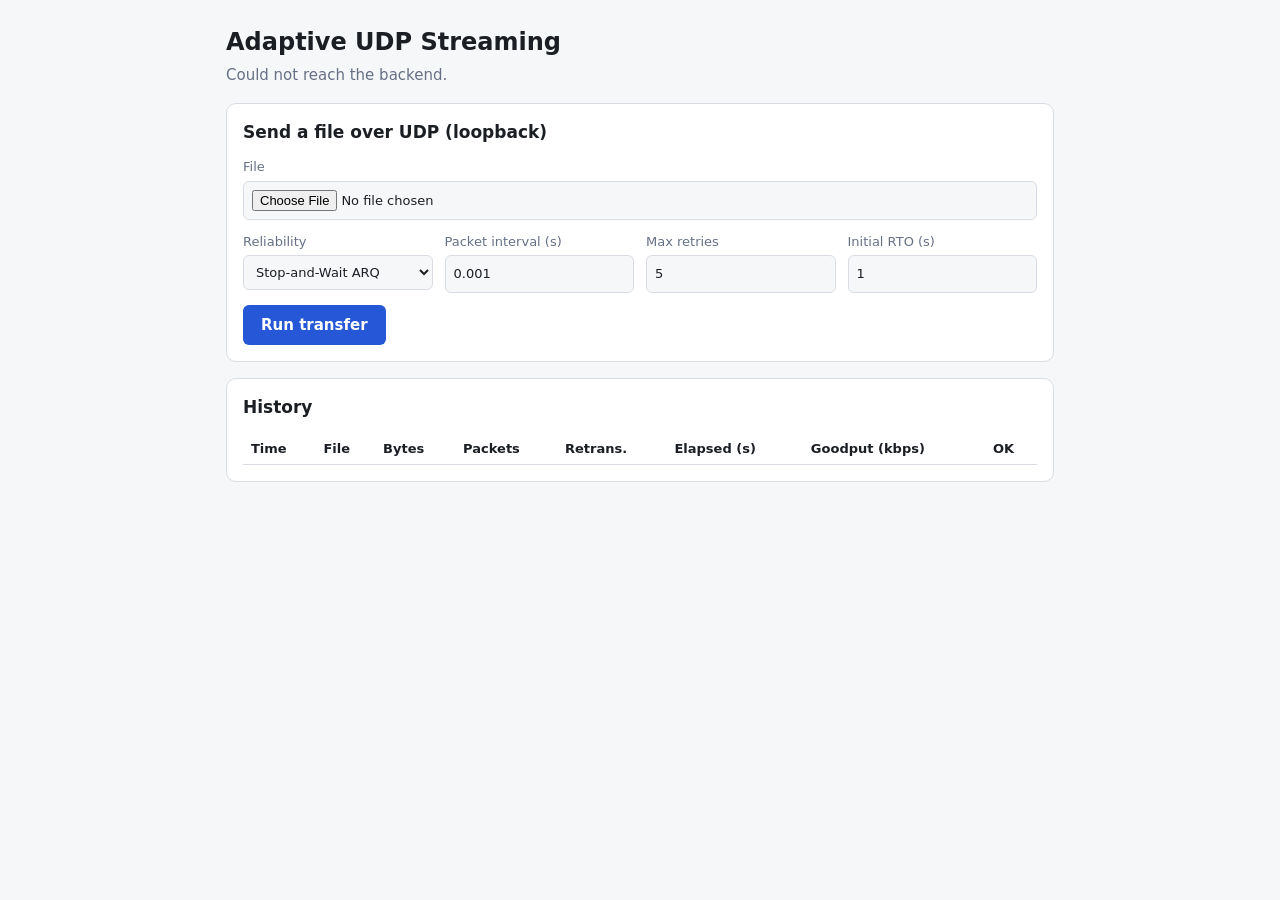
==== frontend/index.html @ 51608504 "feat: add local test server and web UI scaffold" ====
<!doctype html>
<html lang="en">
<head>
  <meta charset="utf-8">
  <meta name="viewport" content="width=device-width, initial-scale=1">
  <title>Adaptive UDP Streaming</title>
  <link rel="stylesheet" href="styles.css">
</head>
<body>
  <main>
    <header>
      <h1>Adaptive UDP Streaming</h1>
      <p id="proto" class="muted">Loading protocol info…</p>
    </header>

    <section class="card">
      <h2>Send a file over UDP (loopback)</h2>
      <form id="form">
        <label>File <input type="file" id="file" required></label>
        <div class="grid">
          <label>Reliability
            <select id="arq">
              <option value="stop-and-wait">Stop-and-Wait ARQ</option>
              <option value="none">None (blast)</option>
            </select>
          </label>
          <label>Packet interval (s) <input type="number" id="interval" value="0.001" min="0" max="1" step="0.001"></label>
          <label>Max retries <input type="number" id="max_retries" value="5" min="0" max="20"></label>
          <label>Initial RTO (s) <input type="number" id="initial_rto" value="1" min="0.2" max="10" step="0.1"></label>
        </div>
        <button type="submit" id="run">Run transfer</button>
        <span id="status" class="muted" role="status"></span>
      </form>
    </section>

    <section class="card" id="result" hidden>
      <h2>Result</h2>
      <p id="verdict"></p>
      <dl id="stats"></dl>
    </section>

    <section class="card">
      <h2>History</h2>
      <div class="scroll">
        <table>
          <thead><tr><th>Time</th><th>File</th><th>Bytes</th><th>Packets</th><th>Retrans.</th><th>Elapsed (s)</th><th>Goodput (kbps)</th><th>OK</th></tr></thead>
          <tbody id="history"></tbody>
        </table>
      </div>
    </section>
  </main>
  <script src="app.js"></script>
</body>
</html>
---- frontend/styles.css ----
:root {
  --bg: #f6f7f9; --card: #fff; --text: #1b1f24; --muted: #667085;
  --border: #d9dde3; --accent: #2557d6; --ok: #137a3f; --bad: #b42318;
}
@media (prefers-color-scheme: dark) {
  :root { --bg: #14171c; --card: #1d2128; --text: #e8eaee; --muted: #9aa3b2;
          --border: #2f3641; --accent: #6c93ff; --ok: #4ccf84; --bad: #ff7b72; }
}
* { box-sizing: border-box; }
body { margin: 0; background: var(--bg); color: var(--text);
       font: 15px/1.5 system-ui, -apple-system, "Segoe UI", sans-serif; }
main { max-width: 860px; margin: 0 auto; padding: 24px 16px 48px; }
h1 { margin: 0 0 4px; font-size: 24px; }
h2 { margin: 0 0 12px; font-size: 17px; }
.muted { color: var(--muted); margin: 0; }
.card { background: var(--card); border: 1px solid var(--border);
        border-radius: 10px; padding: 16px; margin-top: 16px; }
label { display: block; font-size: 13px; color: var(--muted); }
input, select { display: block; width: 100%; margin-top: 4px; padding: 8px;
                font: inherit; color: var(--text); background: var(--bg);
                border: 1px solid var(--border); border-radius: 6px; }
.grid { display: grid; gap: 12px; margin: 12px 0;
        grid-template-columns: repeat(auto-fit, minmax(170px, 1fr)); }
button { padding: 9px 18px; font: inherit; font-weight: 600; color: #fff;
         background: var(--accent); border: 0; border-radius: 6px; cursor: pointer; }
button:disabled { opacity: .6; cursor: progress; }
#verdict { font-weight: 600; }
.ok { color: var(--ok); } .bad { color: var(--bad); }
dl { display: grid; grid-template-columns: max-content 1fr; gap: 4px 16px; margin: 0; }
dt { color: var(--muted); } dd { margin: 0; overflow-wrap: anywhere; }
.scroll { overflow-x: auto; }
table { width: 100%; border-collapse: collapse; font-size: 13px; }
th, td { text-align: left; padding: 6px 8px; border-bottom: 1px solid var(--border); white-space: nowrap; }
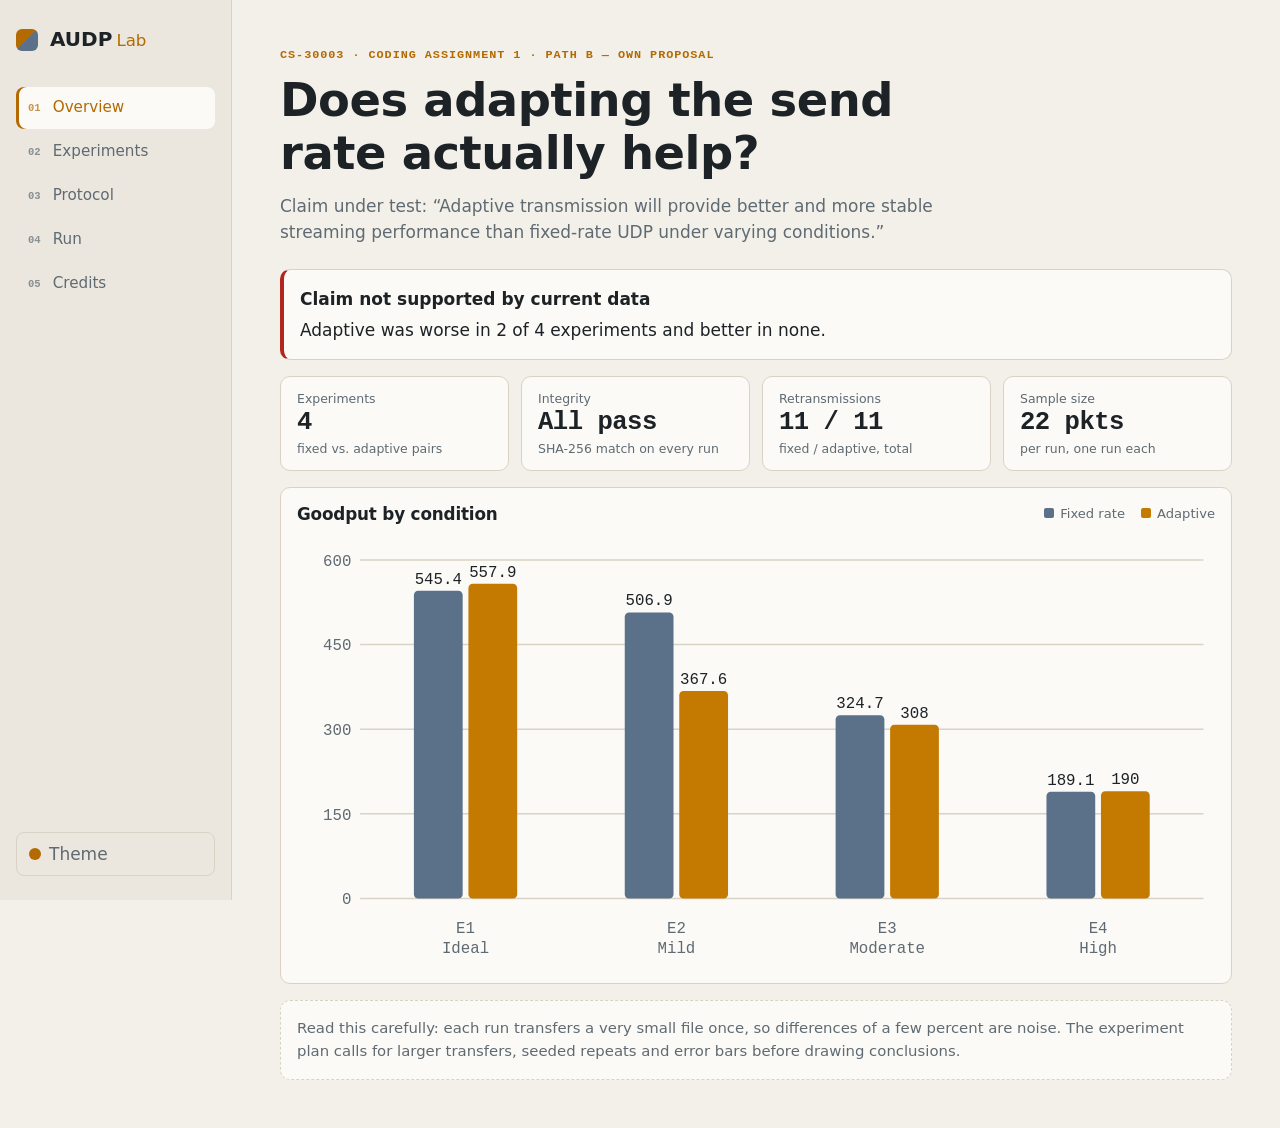
==== commit e39e102b: "feat: responsive dashboard with measured results, protocol reference and credits Adds frontend views" ====
--- a/frontend/index.html
+++ b/frontend/index.html
@@ -1,54 +1,121 @@
 <!doctype html>
-<html lang="en">
+<html lang="en" data-theme="dark">
 <head>
   <meta charset="utf-8">
-  <meta name="viewport" content="width=device-width, initial-scale=1">
-  <title>Adaptive UDP Streaming</title>
+  <meta name="viewport" content="width=device-width, initial-scale=1, viewport-fit=cover">
+  <meta name="description" content="Measured results, protocol reference and credits for the Adaptive UDP Streaming project.">
+  <meta name="theme-color" content="#0f1214">
+  <title>AUDP Lab — Adaptive UDP Streaming</title>
   <link rel="stylesheet" href="styles.css">
 </head>
 <body>
-  <main>
-    <header>
-      <h1>Adaptive UDP Streaming</h1>
-      <p id="proto" class="muted">Loading protocol info…</p>
-    </header>
+  <a class="skip" href="#main">Skip to content</a>
 
-    <section class="card">
-      <h2>Send a file over UDP (loopback)</h2>
-      <form id="form">
-        <label>File <input type="file" id="file" required></label>
-        <div class="grid">
-          <label>Reliability
-            <select id="arq">
-              <option value="stop-and-wait">Stop-and-Wait ARQ</option>
-              <option value="none">None (blast)</option>
-            </select>
-          </label>
-          <label>Packet interval (s) <input type="number" id="interval" value="0.001" min="0" max="1" step="0.001"></label>
-          <label>Max retries <input type="number" id="max_retries" value="5" min="0" max="20"></label>
-          <label>Initial RTO (s) <input type="number" id="initial_rto" value="1" min="0.2" max="10" step="0.1"></label>
-        </div>
-        <button type="submit" id="run">Run transfer</button>
-        <span id="status" class="muted" role="status"></span>
-      </form>
+  <!-- Navigation: left rail on desktop, bottom tab bar on phones (see styles.css). -->
+  <nav class="rail" aria-label="Primary">
+    <a class="brand" href="#/overview" aria-label="AUDP Lab home">
+      <span class="brand-mark" aria-hidden="true"></span>
+      <span class="brand-text">AUDP<small>Lab</small></span>
+    </a>
+    <ul class="tabs">
+      <li><a href="#/overview" data-view="overview"><i>01</i><span>Overview</span></a></li>
+      <li><a href="#/experiments" data-view="experiments"><i>02</i><span>Experiments</span></a></li>
+      <li><a href="#/protocol" data-view="protocol"><i>03</i><span>Protocol</span></a></li>
+      <li><a href="#/run" data-view="run"><i>04</i><span>Run</span></a></li>
+      <li><a href="#/credits" data-view="credits"><i>05</i><span>Credits</span></a></li>
+    </ul>
+    <button class="theme-toggle" id="theme" type="button" aria-label="Toggle colour theme">
+      <span class="dot" aria-hidden="true"></span><span class="label">Theme</span>
+    </button>
+  </nav>
+
+  <main id="main" tabindex="-1">
+    <!-- Views are plain sections toggled by the hash router in js/app.js. -->
+    <section class="view" id="view-overview" aria-labelledby="h-overview">
+      <header class="page-head">
+        <p class="eyebrow" id="course"></p>
+        <h1 id="h-overview">Does adapting the send rate actually help?</h1>
+        <p class="lede" id="claim"></p>
+      </header>
+      <div class="verdict" id="verdict" role="status"></div>
+      <div class="kpis" id="kpis"></div>
+      <div class="card">
+        <div class="card-head"><h2>Goodput by condition</h2><div class="legend" id="legend"></div></div>
+        <div id="chart-goodput" class="chart" role="img" aria-label="Goodput by experiment, fixed versus adaptive"></div>
+      </div>
+      <div class="card callout" id="limits"></div>
     </section>
 
-    <section class="card" id="result" hidden>
-      <h2>Result</h2>
-      <p id="verdict"></p>
-      <dl id="stats"></dl>
+    <section class="view" id="view-experiments" aria-labelledby="h-experiments" hidden>
+      <header class="page-head">
+        <p class="eyebrow">Measured results</p>
+        <h1 id="h-experiments">Experiments</h1>
+        <p class="lede">Every row is a measured run from the project's own network emulator. Nothing on this page is estimated.</p>
+      </header>
+      <div class="grid-2">
+        <div class="card"><h2>Average RTT (ms)</h2><div id="chart-rtt" class="chart" role="img" aria-label="Average RTT by experiment"></div></div>
+        <div class="card"><h2>Average jitter (ms)</h2><div id="chart-jitter" class="chart" role="img" aria-label="Average jitter by experiment"></div></div>
+        <div class="card"><h2>Retransmissions</h2><div id="chart-retx" class="chart" role="img" aria-label="Retransmissions by experiment"></div></div>
+        <div class="card"><h2>Final send rate (packets/s)</h2><div id="chart-rate" class="chart" role="img" aria-label="Final send rate by experiment"></div></div>
+      </div>
+      <div class="card">
+        <h2>Raw data</h2>
+        <div class="scroll"><table id="table" class="data"></table></div>
+      </div>
     </section>
 
-    <section class="card">
-      <h2>History</h2>
-      <div class="scroll">
-        <table>
-          <thead><tr><th>Time</th><th>File</th><th>Bytes</th><th>Packets</th><th>Retrans.</th><th>Elapsed (s)</th><th>Goodput (kbps)</th><th>OK</th></tr></thead>
-          <tbody id="history"></tbody>
-        </table>
+    <section class="view" id="view-protocol" aria-labelledby="h-protocol" hidden>
+      <header class="page-head">
+        <p class="eyebrow">AUDP version 1</p>
+        <h1 id="h-protocol">Protocol reference</h1>
+        <p class="lede">A small binary protocol over UDP. All multi-byte fields are big-endian.</p>
+      </header>
+      <div class="card">
+        <h2>Header layout · 52 bytes</h2>
+        <div class="bytes" id="bytes" role="img" aria-label="Header field layout"></div>
+        <div class="scroll"><table class="data" id="fields"></table></div>
+      </div>
+      <div class="grid-2">
+        <div class="card"><h2>Packet types</h2><ul class="plain" id="types"></ul></div>
+        <div class="card"><h2>Reliability</h2><ul class="plain" id="reliab"></ul></div>
       </div>
     </section>
+
+    <section class="view" id="view-run" aria-labelledby="h-run" hidden>
+      <header class="page-head">
+        <p class="eyebrow">Live loopback test</p>
+        <h1 id="h-run">Run a transfer</h1>
+        <p class="lede">Sends a real file over UDP on this machine and verifies it with SHA-256. Needs the local server (<code>python -m backend.server</code>).</p>
+      </header>
+      <div class="card">
+        <form id="form" novalidate>
+          <label class="file"><span>File (up to 2 MB)</span><input type="file" id="file" required></label>
+          <div class="fields">
+            <label>Reliability
+              <select id="arq"><option value="stop-and-wait">Stop-and-Wait ARQ</option><option value="none">None</option></select>
+            </label>
+            <label>Packet interval (s)<input id="interval" type="number" value="0.001" min="0" max="1" step="0.001"></label>
+            <label>Max retries<input id="max_retries" type="number" value="5" min="0" max="20"></label>
+            <label>Initial RTO (s)<input id="initial_rto" type="number" value="1" min="0.2" max="10" step="0.1"></label>
+          </div>
+          <div class="actions"><button type="submit" id="go" class="btn">Run transfer</button><span id="run-status" class="muted" role="status"></span></div>
+        </form>
+      </div>
+      <div class="card" id="run-result" hidden><h2>Result</h2><p id="run-verdict" class="strong"></p><dl id="run-stats" class="stats"></dl></div>
+      <div class="card"><h2>History</h2><div class="scroll"><table class="data" id="history"></table></div></div>
+    </section>
+
+    <section class="view" id="view-credits" aria-labelledby="h-credits" hidden>
+      <header class="page-head">
+        <p class="eyebrow">Team</p>
+        <h1 id="h-credits">Credits</h1>
+        <p class="lede">Who built what, taken from the repository history and the project proposal.</p>
+      </header>
+      <div class="people" id="people"></div>
+      <div class="card" id="web"></div>
+    </section>
   </main>
-  <script src="app.js"></script>
+
+  <script type="module" src="js/app.js"></script>
 </body>
 </html>
--- a/frontend/styles.css
+++ b/frontend/styles.css
@@ -1,33 +1,167 @@
+/* ==========================================================================
+   AUDP Lab — stylesheet
+   Design notes
+   - Two themes driven by [data-theme]; every colour is a custom property.
+   - Layout: left rail >= 960px, bottom tab bar below. Content max 1080px.
+   - Spacing scale is 4px based; type scale uses clamp() so it flows between
+     phone and desktop without breakpoints.
+   ========================================================================== */
+
 :root {
-  --bg: #f6f7f9; --card: #fff; --text: #1b1f24; --muted: #667085;
-  --border: #d9dde3; --accent: #2557d6; --ok: #137a3f; --bad: #b42318;
+  --font-ui: "Bahnschrift", "Segoe UI Variable Text", "Segoe UI", system-ui, sans-serif;
+  --font-mono: ui-monospace, "Cascadia Code", "SF Mono", Consolas, monospace;
+
+  --s1: 4px; --s2: 8px; --s3: 12px; --s4: 16px; --s5: 24px; --s6: 32px; --s7: 48px;
+  --radius: 10px;
+  --rail-w: 232px;
+  --tab-h: 64px;
+
+  --fixed: #8fa3b8;     /* fixed-rate series */
+  --adaptive: #f0b44c;  /* adaptive series */
 }
-@media (prefers-color-scheme: dark) {
-  :root { --bg: #14171c; --card: #1d2128; --text: #e8eaee; --muted: #9aa3b2;
-          --border: #2f3641; --accent: #6c93ff; --ok: #4ccf84; --bad: #ff7b72; }
+
+:root[data-theme="dark"] {
+  --bg: #0f1214; --bg-2: #151a1d; --card: #181e22; --line: #263037;
+  --text: #e9edf0; --muted: #8e9ba5; --accent: #f0b44c; --accent-ink: #1a1405;
+  --good: #52d6a1; --bad: #ff7d6b; --warn: #f0b44c;
 }
+:root[data-theme="light"] {
+  --bg: #f3f0e9; --bg-2: #ebe7de; --card: #fbfaf6; --line: #d9d3c5;
+  --text: #1d2226; --muted: #5f6a72; --accent: #b36a00; --accent-ink: #ffffff;
+  --good: #14804f; --bad: #b3261e; --warn: #9a5b00;
+  --fixed: #5a7189; --adaptive: #c47a00;
+}
+
 * { box-sizing: border-box; }
-body { margin: 0; background: var(--bg); color: var(--text);
-       font: 15px/1.5 system-ui, -apple-system, "Segoe UI", sans-serif; }
-main { max-width: 860px; margin: 0 auto; padding: 24px 16px 48px; }
-h1 { margin: 0 0 4px; font-size: 24px; }
-h2 { margin: 0 0 12px; font-size: 17px; }
-.muted { color: var(--muted); margin: 0; }
-.card { background: var(--card); border: 1px solid var(--border);
-        border-radius: 10px; padding: 16px; margin-top: 16px; }
-label { display: block; font-size: 13px; color: var(--muted); }
-input, select { display: block; width: 100%; margin-top: 4px; padding: 8px;
-                font: inherit; color: var(--text); background: var(--bg);
-                border: 1px solid var(--border); border-radius: 6px; }
-.grid { display: grid; gap: 12px; margin: 12px 0;
-        grid-template-columns: repeat(auto-fit, minmax(170px, 1fr)); }
-button { padding: 9px 18px; font: inherit; font-weight: 600; color: #fff;
-         background: var(--accent); border: 0; border-radius: 6px; cursor: pointer; }
-button:disabled { opacity: .6; cursor: progress; }
-#verdict { font-weight: 600; }
-.ok { color: var(--ok); } .bad { color: var(--bad); }
-dl { display: grid; grid-template-columns: max-content 1fr; gap: 4px 16px; margin: 0; }
-dt { color: var(--muted); } dd { margin: 0; overflow-wrap: anywhere; }
-.scroll { overflow-x: auto; }
-table { width: 100%; border-collapse: collapse; font-size: 13px; }
-th, td { text-align: left; padding: 6px 8px; border-bottom: 1px solid var(--border); white-space: nowrap; }
+html { -webkit-text-size-adjust: 100%; }
+body {
+  margin: 0; background: var(--bg); color: var(--text);
+  font: 400 clamp(15px, 0.35vw + 14px, 17px)/1.55 var(--font-ui);
+  -webkit-font-smoothing: antialiased;
+}
+:focus-visible { outline: 2px solid var(--accent); outline-offset: 2px; border-radius: 4px; }
+.skip { position: absolute; left: -999px; top: 0; background: var(--accent); color: var(--accent-ink); padding: var(--s2) var(--s3); z-index: 20; }
+.skip:focus { left: var(--s3); top: var(--s3); }
+h1, h2 { line-height: 1.15; margin: 0; letter-spacing: -0.01em; }
+h1 { font-size: clamp(1.7rem, 3.4vw + 0.6rem, 2.9rem); font-weight: 650; max-width: 22ch; }
+h2 { font-size: 1.05rem; font-weight: 600; }
+p { margin: 0; }
+code { font-family: var(--font-mono); font-size: .9em; background: var(--bg-2); padding: 1px 6px; border-radius: 4px; }
+.muted { color: var(--muted); }
+.strong { font-weight: 600; }
+
+/* ---------- Navigation ---------- */
+.rail {
+  position: fixed; z-index: 10; display: flex; background: var(--bg-2);
+  border-color: var(--line); border-style: solid; border-width: 1px 0 0 0;
+  left: 0; right: 0; bottom: 0; height: calc(var(--tab-h) + env(safe-area-inset-bottom));
+  padding-bottom: env(safe-area-inset-bottom);
+}
+.brand, .theme-toggle { display: none; }
+.tabs { list-style: none; margin: 0; padding: 0; display: flex; width: 100%; }
+.tabs li { flex: 1; }
+.tabs a {
+  display: flex; flex-direction: column; align-items: center; justify-content: center; gap: 2px;
+  height: var(--tab-h); color: var(--muted); text-decoration: none; font-size: .72rem;
+}
+.tabs i { font: normal 600 .66rem var(--font-mono); opacity: .7; }
+.tabs a[aria-current="page"] { color: var(--accent); box-shadow: inset 0 2px 0 var(--accent); }
+
+main {
+  padding: var(--s5) var(--s4) calc(var(--tab-h) + var(--s7) + env(safe-area-inset-bottom));
+  max-width: 1080px; margin: 0 auto; outline: none;
+}
+
+@media (min-width: 960px) {
+  .rail {
+    top: 0; bottom: auto; right: auto; width: var(--rail-w); height: 100vh; flex-direction: column;
+    border-width: 0 1px 0 0; padding: var(--s5) var(--s4); gap: var(--s6);
+  }
+  .brand { display: flex; align-items: center; gap: var(--s3); color: var(--text); text-decoration: none; font-weight: 700; font-size: 1.25rem; }
+  .brand small { margin-left: 4px; font-weight: 400; color: var(--accent); }
+  .brand-mark { width: 22px; height: 22px; border-radius: 6px; background:
+      linear-gradient(135deg, var(--accent) 0 50%, transparent 50%), var(--fixed); }
+  .tabs { flex-direction: column; gap: 2px; }
+  .tabs a { flex-direction: row; justify-content: flex-start; gap: var(--s3); height: 42px; padding: 0 var(--s3); border-radius: 8px; font-size: .95rem; }
+  .tabs a:hover { background: var(--card); color: var(--text); }
+  .tabs a[aria-current="page"] { background: var(--card); box-shadow: inset 3px 0 0 var(--accent); }
+  .theme-toggle { display: flex; align-items: center; gap: var(--s2); margin-top: auto; background: none; border: 1px solid var(--line); color: var(--muted); border-radius: 8px; padding: var(--s2) var(--s3); font: inherit; cursor: pointer; }
+  .theme-toggle .dot { width: 12px; height: 12px; border-radius: 50%; background: var(--accent); }
+  main { margin-left: var(--rail-w); max-width: none; padding: var(--s7) var(--s7) var(--s7); }
+  main > .view { max-width: 1080px; }
+}
+
+/* ---------- Page structure ---------- */
+.view[hidden] { display: none; }
+.page-head { display: grid; gap: var(--s3); margin-bottom: var(--s5); }
+.eyebrow { font: 600 .74rem var(--font-mono); letter-spacing: .08em; text-transform: uppercase; color: var(--accent); }
+.lede { color: var(--muted); max-width: 62ch; }
+
+.card { background: var(--card); border: 1px solid var(--line); border-radius: var(--radius); padding: var(--s4); margin-top: var(--s4); }
+.card-head { display: flex; flex-wrap: wrap; gap: var(--s3); justify-content: space-between; align-items: center; margin-bottom: var(--s3); }
+.card > h2 { margin-bottom: var(--s3); }
+.grid-2 { display: grid; gap: var(--s4); grid-template-columns: repeat(auto-fit, minmax(min(100%, 340px), 1fr)); }
+.grid-2 > .card { margin-top: 0; }
+.grid-2 + .card { margin-top: var(--s4); }
+
+.verdict { border: 1px solid var(--line); border-left: 4px solid var(--warn); border-radius: var(--radius); background: var(--card); padding: var(--s4); }
+.verdict strong { display: block; margin-bottom: var(--s1); }
+.verdict.good { border-left-color: var(--good); } .verdict.bad { border-left-color: var(--bad); }
+.callout { border-style: dashed; color: var(--muted); font-size: .93rem; }
+
+.kpis { display: grid; gap: var(--s3); grid-template-columns: repeat(auto-fit, minmax(150px, 1fr)); margin-top: var(--s4); }
+.kpi { background: var(--card); border: 1px solid var(--line); border-radius: var(--radius); padding: var(--s3) var(--s4); }
+.kpi small { color: var(--muted); display: block; font-size: .78rem; }
+.kpi b { display: block; font: 650 clamp(1.15rem, 4.6vw, 1.6rem)/1.2 var(--font-mono); overflow-wrap: anywhere; letter-spacing: -.02em; }
+.kpi span { display: block; font-size: .78rem; color: var(--muted); }
+
+/* ---------- Charts ---------- */
+.chart svg { width: 100%; height: auto; display: block; overflow: visible; }
+.chart text { fill: var(--muted); font: 11px var(--font-mono); }
+.chart .grid { stroke: var(--line); stroke-width: 1; }
+.chart .bar-fixed { fill: var(--fixed); } .chart .bar-adaptive { fill: var(--adaptive); }
+.chart .val { fill: var(--text); }
+.legend { display: flex; gap: var(--s4); font-size: .82rem; color: var(--muted); }
+.legend span::before { content: ""; display: inline-block; width: 10px; height: 10px; border-radius: 2px; margin-right: 6px; background: var(--c); }
+
+/* ---------- Tables / lists ---------- */
+.scroll { overflow-x: auto; -webkit-overflow-scrolling: touch; }
+table.data { width: 100%; border-collapse: collapse; font-size: .85rem; }
+.data th, .data td { text-align: left; padding: 8px 10px; border-bottom: 1px solid var(--line); white-space: nowrap; }
+.data th { color: var(--muted); font-weight: 500; font-size: .76rem; text-transform: uppercase; letter-spacing: .05em; }
+.data td.num { font-family: var(--font-mono); text-align: right; } .data th.num { text-align: right; }
+.plain { list-style: none; margin: 0; padding: 0; display: grid; gap: var(--s3); }
+.plain li { padding-left: var(--s4); position: relative; color: var(--muted); }
+.plain li b { color: var(--text); font-weight: 600; }
+.plain li::before { content: ""; position: absolute; left: 0; top: .6em; width: 6px; height: 6px; background: var(--accent); border-radius: 1px; }
+
+/* Header layout strip: widths are proportional to field size via inline --w. */
+.bytes { display: flex; border: 1px solid var(--line); border-radius: 8px; overflow: hidden; margin-bottom: var(--s4); }
+.bytes div { flex: var(--w) 1 0; min-width: 44px; padding: var(--s2) 4px; text-align: center; font: 11px var(--font-mono); border-right: 1px solid var(--line); background: color-mix(in srgb, var(--accent) calc(var(--t) * 1%), var(--card)); }
+.bytes div:last-child { border-right: 0; }
+.bytes b { display: block; font-size: 10px; color: var(--muted); font-weight: 400; }
+
+/* ---------- Forms ---------- */
+form label { display: block; font-size: .8rem; color: var(--muted); }
+input, select { width: 100%; margin-top: 4px; padding: 10px; font: inherit; color: var(--text); background: var(--bg); border: 1px solid var(--line); border-radius: 8px; }
+.fields { display: grid; gap: var(--s3); margin: var(--s4) 0; grid-template-columns: repeat(auto-fit, minmax(min(100%, 170px), 1fr)); }
+.actions { display: flex; align-items: center; gap: var(--s3); flex-wrap: wrap; }
+.btn { background: var(--accent); color: var(--accent-ink); border: 0; padding: 11px 20px; border-radius: 8px; font: 600 1rem var(--font-ui); cursor: pointer; min-height: 44px; }
+.btn:disabled { opacity: .55; cursor: progress; }
+.stats { display: grid; grid-template-columns: max-content 1fr; gap: 4px var(--s4); margin: var(--s3) 0 0; }
+.stats dt { color: var(--muted); } .stats dd { margin: 0; overflow-wrap: anywhere; font-family: var(--font-mono); font-size: .85rem; }
+
+/* ---------- Credits ---------- */
+.people { display: grid; gap: var(--s4); grid-template-columns: repeat(auto-fit, minmax(min(100%, 420px), 1fr)); }
+.person { background: var(--card); border: 1px solid var(--line); border-radius: var(--radius); padding: var(--s5); display: grid; gap: var(--s3); align-content: start; }
+.person header { display: flex; gap: var(--s3); align-items: center; }
+.avatar { width: 44px; height: 44px; border-radius: 12px; display: grid; place-items: center; font-weight: 700; background: var(--bg-2); border: 1px solid var(--line); color: var(--accent); flex: none; }
+.person h2 { font-size: 1.15rem; }
+.person .meta { color: var(--muted); font-size: .82rem; font-family: var(--font-mono); }
+.person .role { font-weight: 600; }
+.person a { color: var(--accent); }
+
+@media (prefers-reduced-motion: no-preference) {
+  .view { animation: rise .25s ease-out; }
+  @keyframes rise { from { opacity: 0; transform: translateY(6px); } to { opacity: 1; transform: none; } }
+}
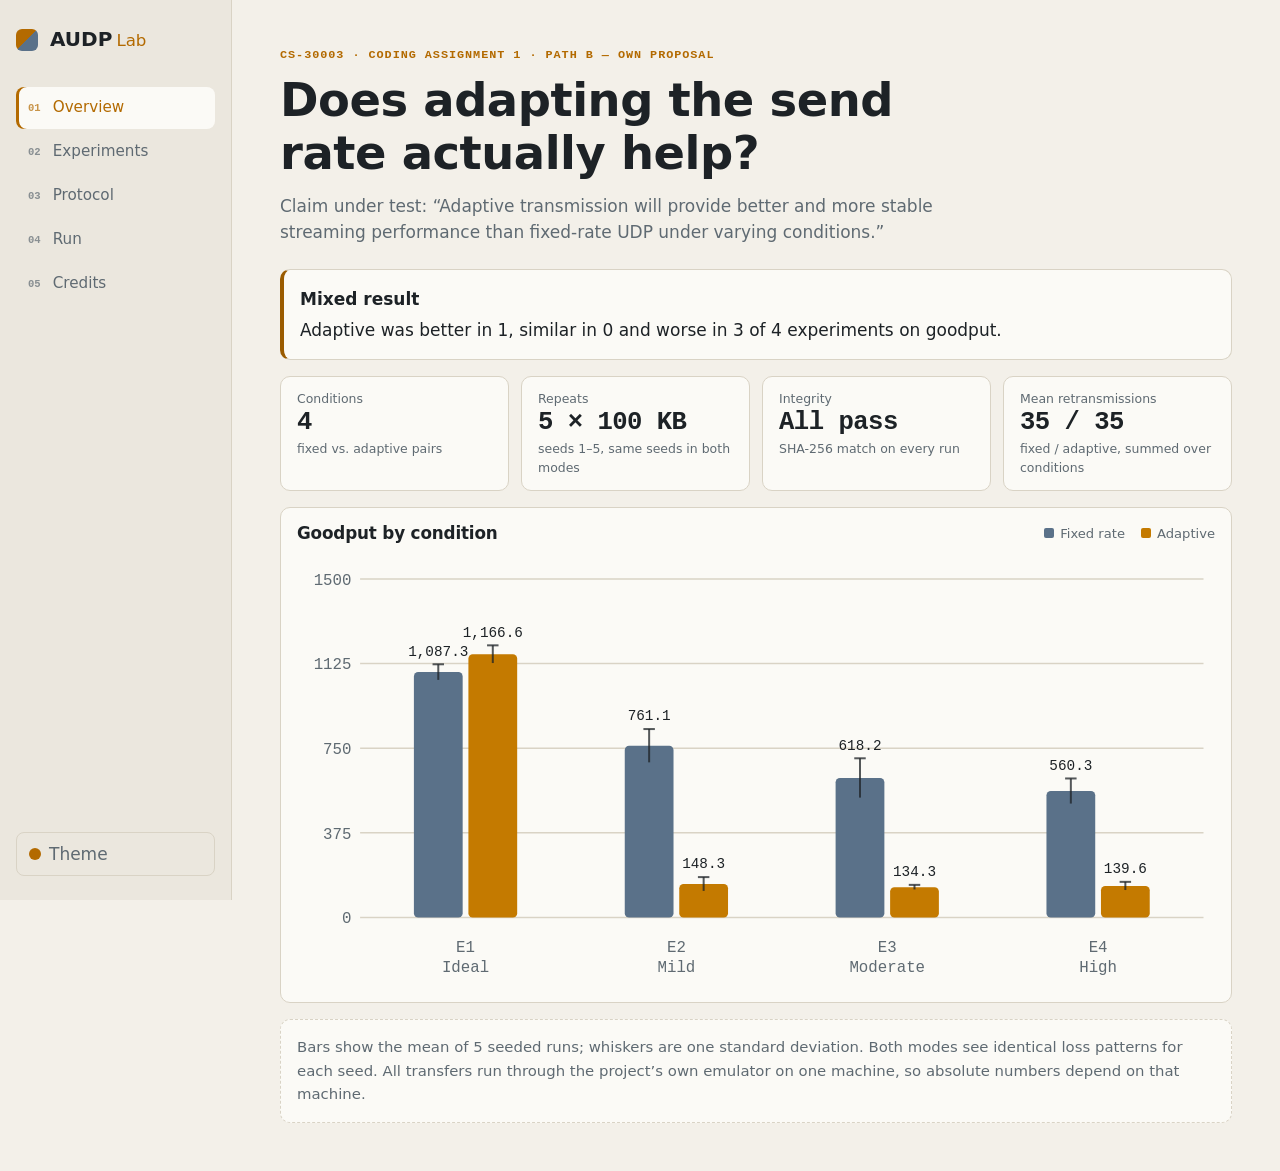
==== commit ddb2120e: "feat: sample files, repeated experiments with error bars, git-derived credits Adds predefined sample" ====
--- a/frontend/index.html
+++ b/frontend/index.html
@@ -89,7 +89,14 @@
       </header>
       <div class="card">
         <form id="form" novalidate>
-          <label class="file"><span>File (up to 2 MB)</span><input type="file" id="file" required></label>
+          <fieldset class="samples">
+            <legend>Choose a test file</legend>
+            <div class="sample-grid" id="sample-grid"><p class="muted">Loading samples…</p></div>
+          </fieldset>
+          <details class="own">
+            <summary>Or upload your own file</summary>
+            <label class="file">File (up to 2 MB)<input type="file" id="file"></label>
+          </details>
           <div class="fields">
             <label>Reliability
               <select id="arq"><option value="stop-and-wait">Stop-and-Wait ARQ</option><option value="none">None</option></select>
@@ -113,6 +120,7 @@
       </header>
       <div class="people" id="people"></div>
       <div class="card" id="web"></div>
+      <p class="muted foot" id="activity-note"></p>
     </section>
   </main>
 
--- a/frontend/styles.css
+++ b/frontend/styles.css
@@ -120,7 +120,8 @@
 .chart text { fill: var(--muted); font: 11px var(--font-mono); }
 .chart .grid { stroke: var(--line); stroke-width: 1; }
 .chart .bar-fixed { fill: var(--fixed); } .chart .bar-adaptive { fill: var(--adaptive); }
-.chart .val { fill: var(--text); }
+.chart .val { fill: var(--text); font-size: 10px; }
+.chart .err { stroke: var(--text); stroke-width: 1.4; opacity: .75; }
 .legend { display: flex; gap: var(--s4); font-size: .82rem; color: var(--muted); }
 .legend span::before { content: ""; display: inline-block; width: 10px; height: 10px; border-radius: 2px; margin-right: 6px; background: var(--c); }
 
@@ -144,6 +145,23 @@
 /* ---------- Forms ---------- */
 form label { display: block; font-size: .8rem; color: var(--muted); }
 input, select { width: 100%; margin-top: 4px; padding: 10px; font: inherit; color: var(--text); background: var(--bg); border: 1px solid var(--line); border-radius: 8px; }
+fieldset.samples { border: 0; padding: 0; margin: 0 0 var(--s3); }
+.samples legend { font-size: .8rem; color: var(--muted); padding: 0; margin-bottom: var(--s2); }
+.sample-grid { display: grid; gap: var(--s2); grid-template-columns: repeat(auto-fill, minmax(min(100%, 210px), 1fr)); }
+.sample { position: relative; display: block; cursor: pointer; }
+.sample input { position: absolute; opacity: 0; inset: 0; margin: 0; width: 100%; height: 100%; cursor: pointer; }
+.sample span { display: block; padding: var(--s3); border: 1px solid var(--line); border-radius: 8px; background: var(--bg); min-height: 64px; }
+.sample b { display: block; color: var(--text); font-weight: 600; font-size: .92rem; }
+.sample small { color: var(--muted); font-size: .76rem; }
+.sample input:checked + span { border-color: var(--accent); box-shadow: inset 0 0 0 1px var(--accent); }
+.sample input:focus-visible + span { outline: 2px solid var(--accent); outline-offset: 2px; }
+details.own { margin: var(--s2) 0; color: var(--muted); font-size: .88rem; }
+details.own summary { cursor: pointer; padding: var(--s2) 0; }
+.commit-list { list-style: none; margin: var(--s2) 0 0; padding: 0; display: grid; gap: 2px; font-size: .8rem; color: var(--muted); }
+.commit-list code { margin-right: 6px; }
+.count { font: 650 1.4rem/1 var(--font-mono); color: var(--text); }
+.person .stat { display: flex; gap: var(--s2); align-items: baseline; color: var(--muted); font-size: .8rem; }
+.foot { margin-top: var(--s4); font-size: .8rem; }
 .fields { display: grid; gap: var(--s3); margin: var(--s4) 0; grid-template-columns: repeat(auto-fit, minmax(min(100%, 170px), 1fr)); }
 .actions { display: flex; align-items: center; gap: var(--s3); flex-wrap: wrap; }
 .btn { background: var(--accent); color: var(--accent-ink); border: 0; padding: 11px 20px; border-radius: 8px; font: 600 1rem var(--font-ui); cursor: pointer; min-height: 44px; }
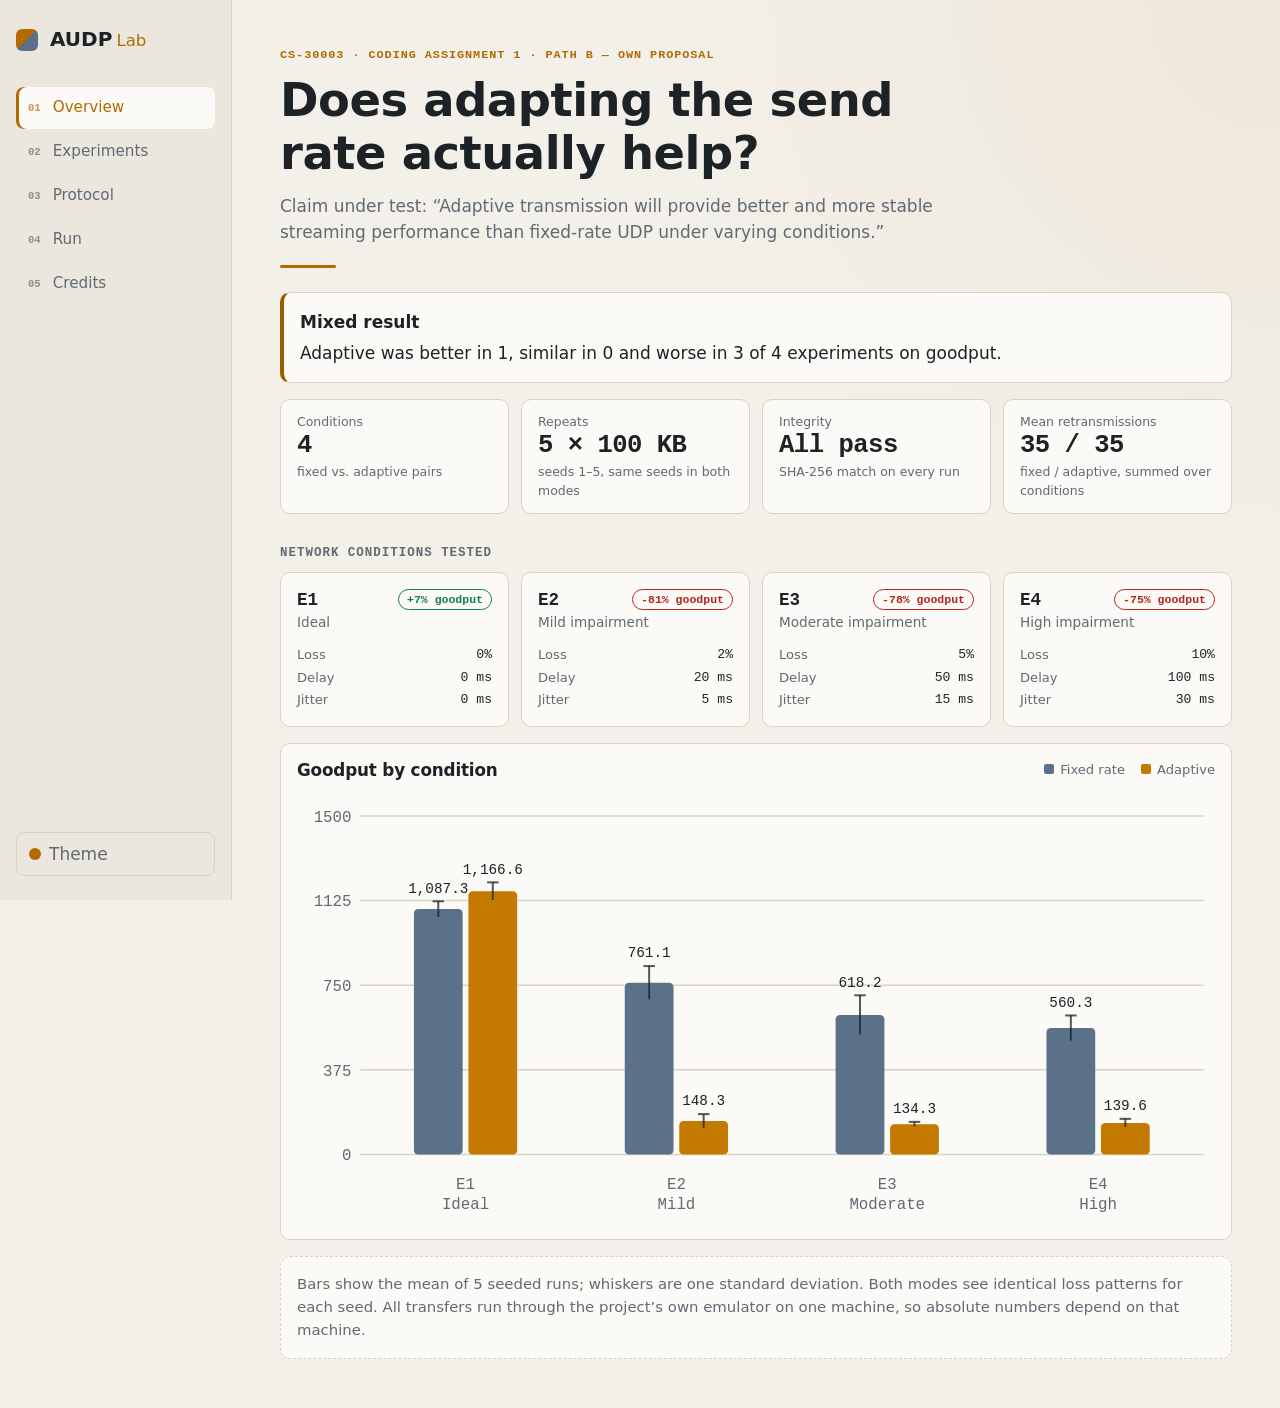
==== commit 3f6dc7b0: "feat: simplify credits, add project summary and condition cards" ====
--- a/frontend/index.html
+++ b/frontend/index.html
@@ -39,6 +39,8 @@
       </header>
       <div class="verdict" id="verdict" role="status"></div>
       <div class="kpis" id="kpis"></div>
+      <h2 class="section-title">Network conditions tested</h2>
+      <div class="conditions" id="conditions"></div>
       <div class="card">
         <div class="card-head"><h2>Goodput by condition</h2><div class="legend" id="legend"></div></div>
         <div id="chart-goodput" class="chart" role="img" aria-label="Goodput by experiment, fixed versus adaptive"></div>
@@ -61,6 +63,14 @@
       <div class="card">
         <h2>Raw data</h2>
         <div class="scroll"><table id="table" class="data"></table></div>
+      </div>
+      <div class="card" id="tuning" hidden>
+        <h2>Controller tuning</h2>
+        <p class="muted" id="tuning-note"></p>
+        <h3>Default vs. tuned configuration (evaluation seeds)</h3>
+        <div class="scroll"><table class="data" id="tuning-compare"></table></div>
+        <h3>Every configuration tried (tuning seeds)</h3>
+        <div class="scroll"><table class="data" id="tuning-grid"></table></div>
       </div>
     </section>
 
@@ -119,9 +129,7 @@
         <p class="lede">Who built what, taken from the repository history and the project proposal.</p>
       </header>
       <div class="people" id="people"></div>
-      <div class="card" id="web"></div>
-      <p class="muted foot" id="activity-note"></p>
-    </section>
+      <div class="card" id="web"></div>    </section>
   </main>
 
   <script type="module" src="js/app.js"></script>
--- a/frontend/styles.css
+++ b/frontend/styles.css
@@ -43,6 +43,7 @@
 .skip { position: absolute; left: -999px; top: 0; background: var(--accent); color: var(--accent-ink); padding: var(--s2) var(--s3); z-index: 20; }
 .skip:focus { left: var(--s3); top: var(--s3); }
 h1, h2 { line-height: 1.15; margin: 0; letter-spacing: -0.01em; }
+h3 { font-size: .9rem; font-weight: 600; margin: var(--s4) 0 var(--s2); color: var(--muted); }
 h1 { font-size: clamp(1.7rem, 3.4vw + 0.6rem, 2.9rem); font-weight: 650; max-width: 22ch; }
 h2 { font-size: 1.05rem; font-weight: 600; }
 p { margin: 0; }
@@ -115,6 +116,22 @@
 .kpi b { display: block; font: 650 clamp(1.15rem, 4.6vw, 1.6rem)/1.2 var(--font-mono); overflow-wrap: anywhere; letter-spacing: -.02em; }
 .kpi span { display: block; font-size: .78rem; color: var(--muted); }
 
+.section-title { margin: var(--s6) 0 var(--s3); font-size: .78rem; font-family: var(--font-mono); letter-spacing: .08em; text-transform: uppercase; color: var(--muted); font-weight: 600; }
+.conditions { display: grid; gap: var(--s3); grid-template-columns: repeat(auto-fit, minmax(min(100%, 220px), 1fr)); }
+.cond { background: var(--card); border: 1px solid var(--line); border-radius: var(--radius); padding: var(--s4); transition: border-color .15s, transform .15s; }
+.cond:hover { border-color: var(--accent); transform: translateY(-2px); }
+.cond header { display: flex; justify-content: space-between; align-items: center; gap: var(--s2); flex-wrap: wrap; }
+.cond header b { font: 700 1.1rem var(--font-mono); }
+.cond-name { color: var(--muted); font-size: .85rem; margin: 2px 0 var(--s3); }
+.cond dl { display: grid; grid-template-columns: 1fr auto; gap: 2px var(--s3); margin: 0; font-size: .82rem; }
+.cond dt { color: var(--muted); } .cond dd { margin: 0; font-family: var(--font-mono); text-align: right; }
+.chip { font: 600 .72rem var(--font-mono); padding: 3px 8px; border-radius: 99px; border: 1px solid currentColor; white-space: nowrap; }
+.chip.better { color: var(--good); } .chip.worse { color: var(--bad); } .chip.similar { color: var(--muted); }
+.data tbody tr:hover td { background: color-mix(in srgb, var(--accent) 8%, transparent); }
+.page-head::after { content: ""; display: block; width: 56px; height: 3px; border-radius: 2px; background: var(--accent); margin-top: var(--s2); }
+body { background-image: radial-gradient(circle at 100% 0, color-mix(in srgb, var(--accent) 7%, transparent), transparent 40%); background-attachment: fixed; }
+@media print { .rail, .skip { display: none; } main { margin: 0; padding: 0; } .view[hidden] { display: none; } body { background: #fff; color: #000; } }
+
 /* ---------- Charts ---------- */
 .chart svg { width: 100%; height: auto; display: block; overflow: visible; }
 .chart text { fill: var(--muted); font: 11px var(--font-mono); }
@@ -157,10 +174,6 @@
 .sample input:focus-visible + span { outline: 2px solid var(--accent); outline-offset: 2px; }
 details.own { margin: var(--s2) 0; color: var(--muted); font-size: .88rem; }
 details.own summary { cursor: pointer; padding: var(--s2) 0; }
-.commit-list { list-style: none; margin: var(--s2) 0 0; padding: 0; display: grid; gap: 2px; font-size: .8rem; color: var(--muted); }
-.commit-list code { margin-right: 6px; }
-.count { font: 650 1.4rem/1 var(--font-mono); color: var(--text); }
-.person .stat { display: flex; gap: var(--s2); align-items: baseline; color: var(--muted); font-size: .8rem; }
 .foot { margin-top: var(--s4); font-size: .8rem; }
 .fields { display: grid; gap: var(--s3); margin: var(--s4) 0; grid-template-columns: repeat(auto-fit, minmax(min(100%, 170px), 1fr)); }
 .actions { display: flex; align-items: center; gap: var(--s3); flex-wrap: wrap; }
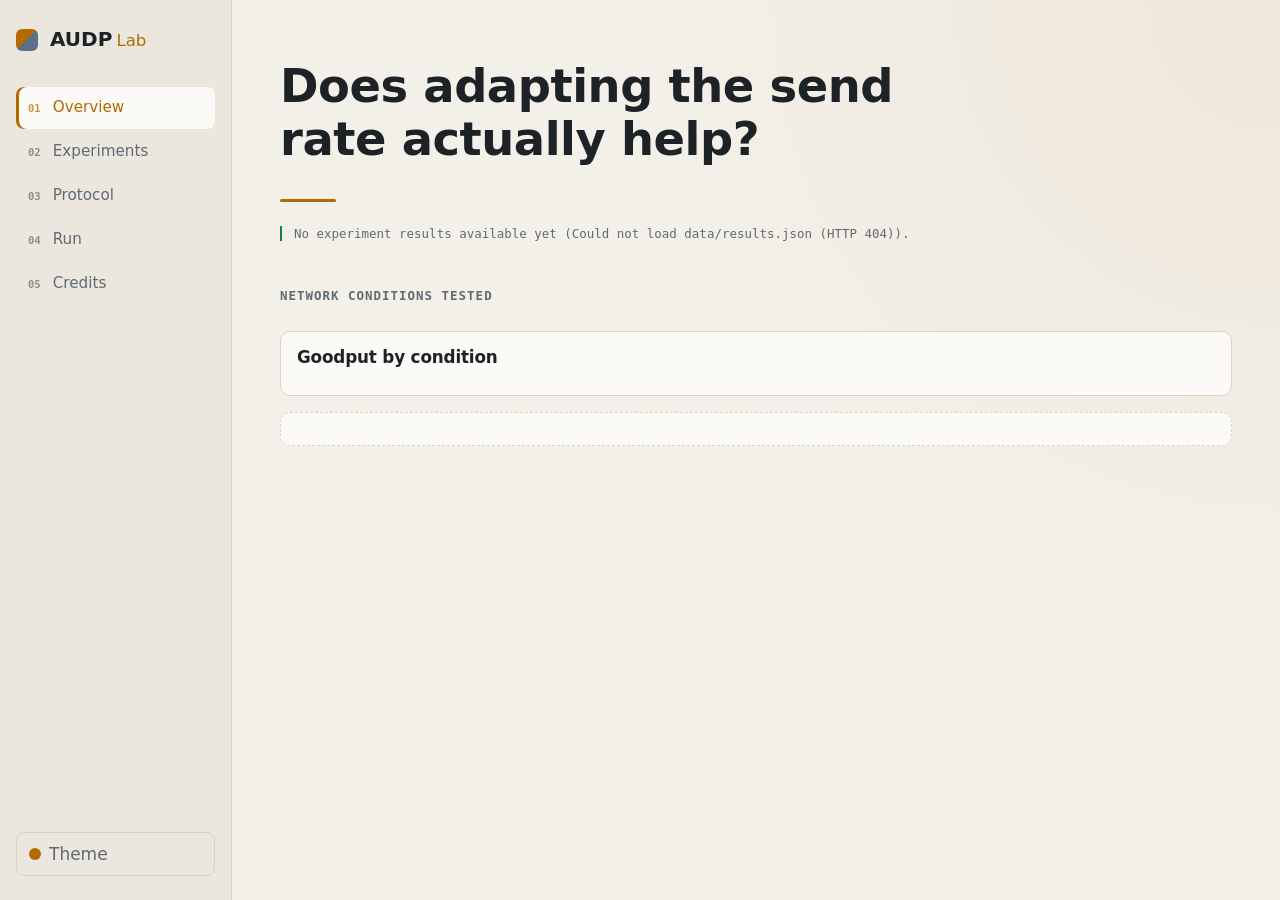
==== commit ab53774d: "feat: dashboard reads latest results from disk and auto-refreshes; remove verdict banner" ====
--- a/frontend/index.html
+++ b/frontend/index.html
@@ -37,7 +37,7 @@
         <h1 id="h-overview">Does adapting the send rate actually help?</h1>
         <p class="lede" id="claim"></p>
       </header>
-      <div class="verdict" id="verdict" role="status"></div>
+      <p class="data-status" id="data-status" role="status">Loading results…</p>
       <div class="kpis" id="kpis"></div>
       <h2 class="section-title">Network conditions tested</h2>
       <div class="conditions" id="conditions"></div>
--- a/frontend/styles.css
+++ b/frontend/styles.css
@@ -105,9 +105,7 @@
 .grid-2 > .card { margin-top: 0; }
 .grid-2 + .card { margin-top: var(--s4); }
 
-.verdict { border: 1px solid var(--line); border-left: 4px solid var(--warn); border-radius: var(--radius); background: var(--card); padding: var(--s4); }
-.verdict strong { display: block; margin-bottom: var(--s1); }
-.verdict.good { border-left-color: var(--good); } .verdict.bad { border-left-color: var(--bad); }
+.data-status { font: .78rem var(--font-mono); color: var(--muted); padding-left: var(--s3); border-left: 2px solid var(--good); }
 .callout { border-style: dashed; color: var(--muted); font-size: .93rem; }
 
 .kpis { display: grid; gap: var(--s3); grid-template-columns: repeat(auto-fit, minmax(150px, 1fr)); margin-top: var(--s4); }
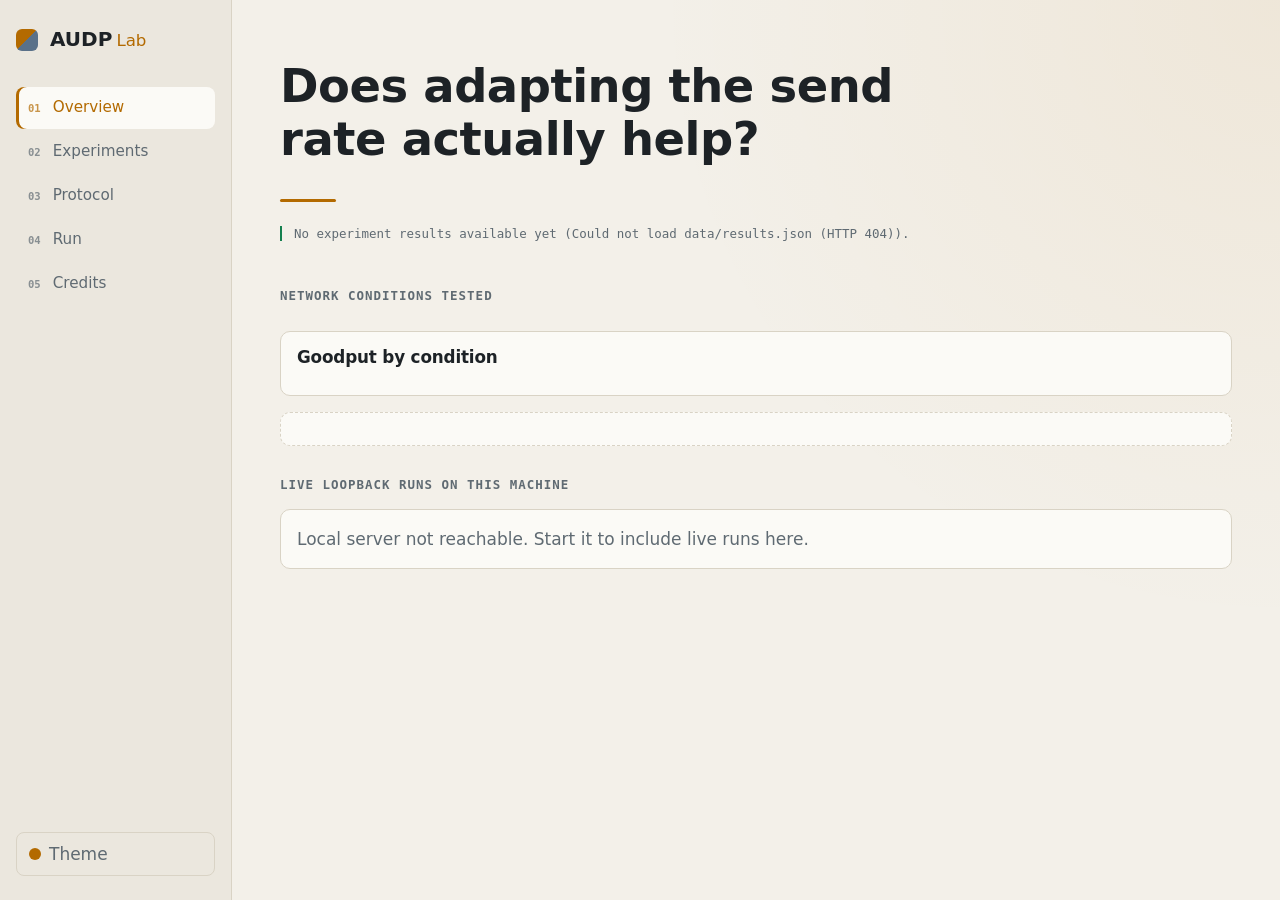
==== commit eecfdb33: "feat: live loopback summary, persisted run log, bottleneck tuning results, docs update Overview now " ====
--- a/frontend/index.html
+++ b/frontend/index.html
@@ -46,6 +46,8 @@
         <div id="chart-goodput" class="chart" role="img" aria-label="Goodput by experiment, fixed versus adaptive"></div>
       </div>
       <div class="card callout" id="limits"></div>
+      <h2 class="section-title">Live loopback runs on this machine</h2>
+      <div class="card" id="live"><p class="muted">Checking the local server…</p></div>
     </section>
 
     <section class="view" id="view-experiments" aria-labelledby="h-experiments" hidden>
@@ -71,6 +73,10 @@
         <div class="scroll"><table class="data" id="tuning-compare"></table></div>
         <h3>Every configuration tried (tuning seeds)</h3>
         <div class="scroll"><table class="data" id="tuning-grid"></table></div>
+        <div id="sweep-block" hidden>
+          <h3>Goodput of other fixed rates on the same link (kbps)</h3>
+          <div class="scroll"><table class="data" id="tuning-sweep"></table></div>
+        </div>
       </div>
     </section>
 
--- a/frontend/styles.css
+++ b/frontend/styles.css
@@ -110,6 +110,7 @@
 
 .kpis { display: grid; gap: var(--s3); grid-template-columns: repeat(auto-fit, minmax(150px, 1fr)); margin-top: var(--s4); }
 .kpi { background: var(--card); border: 1px solid var(--line); border-radius: var(--radius); padding: var(--s3) var(--s4); }
+.kpis.flat { margin: 0 0 var(--s3); }
 .kpi small { color: var(--muted); display: block; font-size: .78rem; }
 .kpi b { display: block; font: 650 clamp(1.15rem, 4.6vw, 1.6rem)/1.2 var(--font-mono); overflow-wrap: anywhere; letter-spacing: -.02em; }
 .kpi span { display: block; font-size: .78rem; color: var(--muted); }
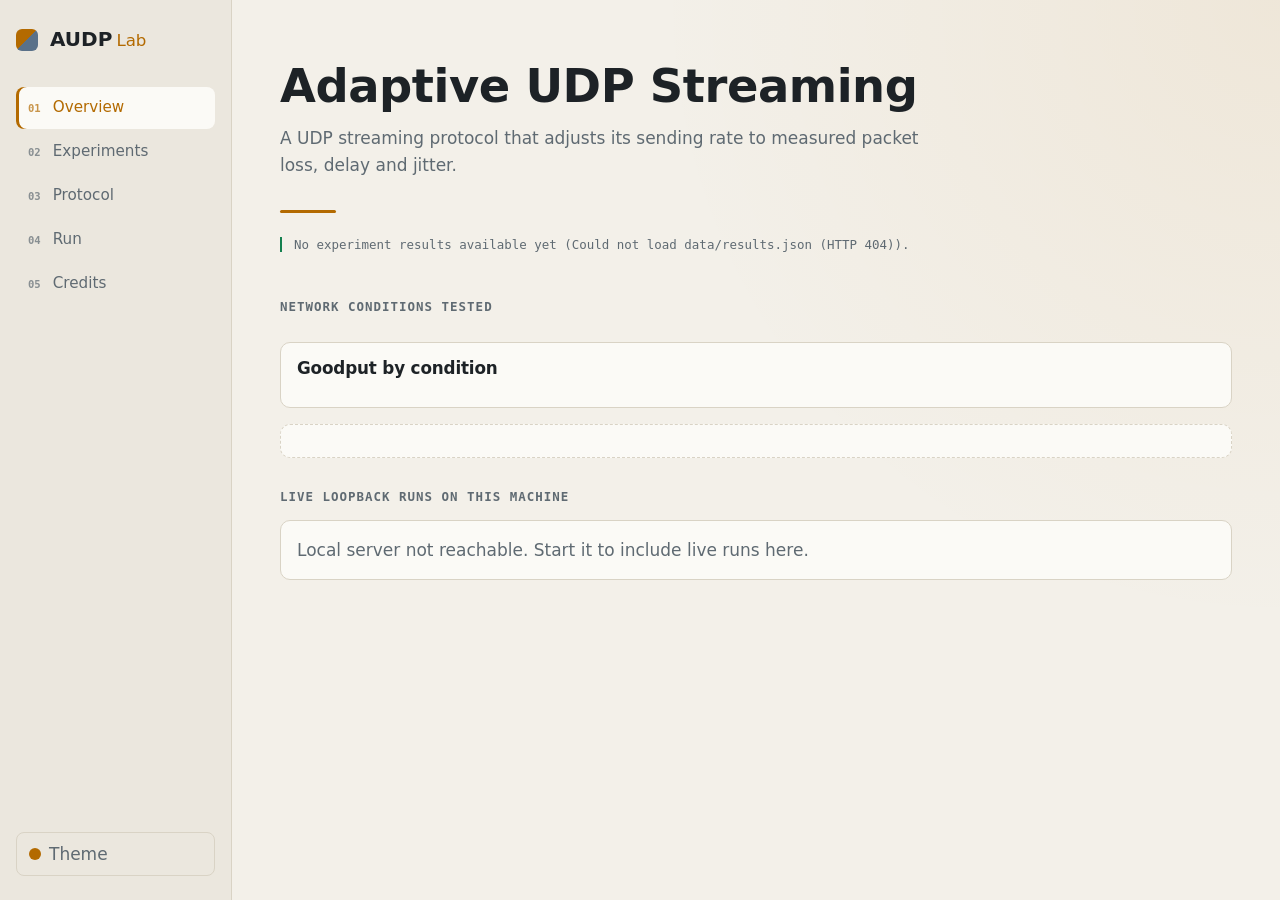
==== commit a83a799f: "feat: rename overview heading to Adaptive UDP Streaming with a short description" ====
--- a/frontend/index.html
+++ b/frontend/index.html
@@ -34,7 +34,8 @@
     <section class="view" id="view-overview" aria-labelledby="h-overview">
       <header class="page-head">
         <p class="eyebrow" id="course"></p>
-        <h1 id="h-overview">Does adapting the send rate actually help?</h1>
+        <h1 id="h-overview">Adaptive UDP Streaming</h1>
+        <p class="lede">A UDP streaming protocol that adjusts its sending rate to measured packet loss, delay and jitter.</p>
         <p class="lede" id="claim"></p>
       </header>
       <p class="data-status" id="data-status" role="status">Loading results…</p>
